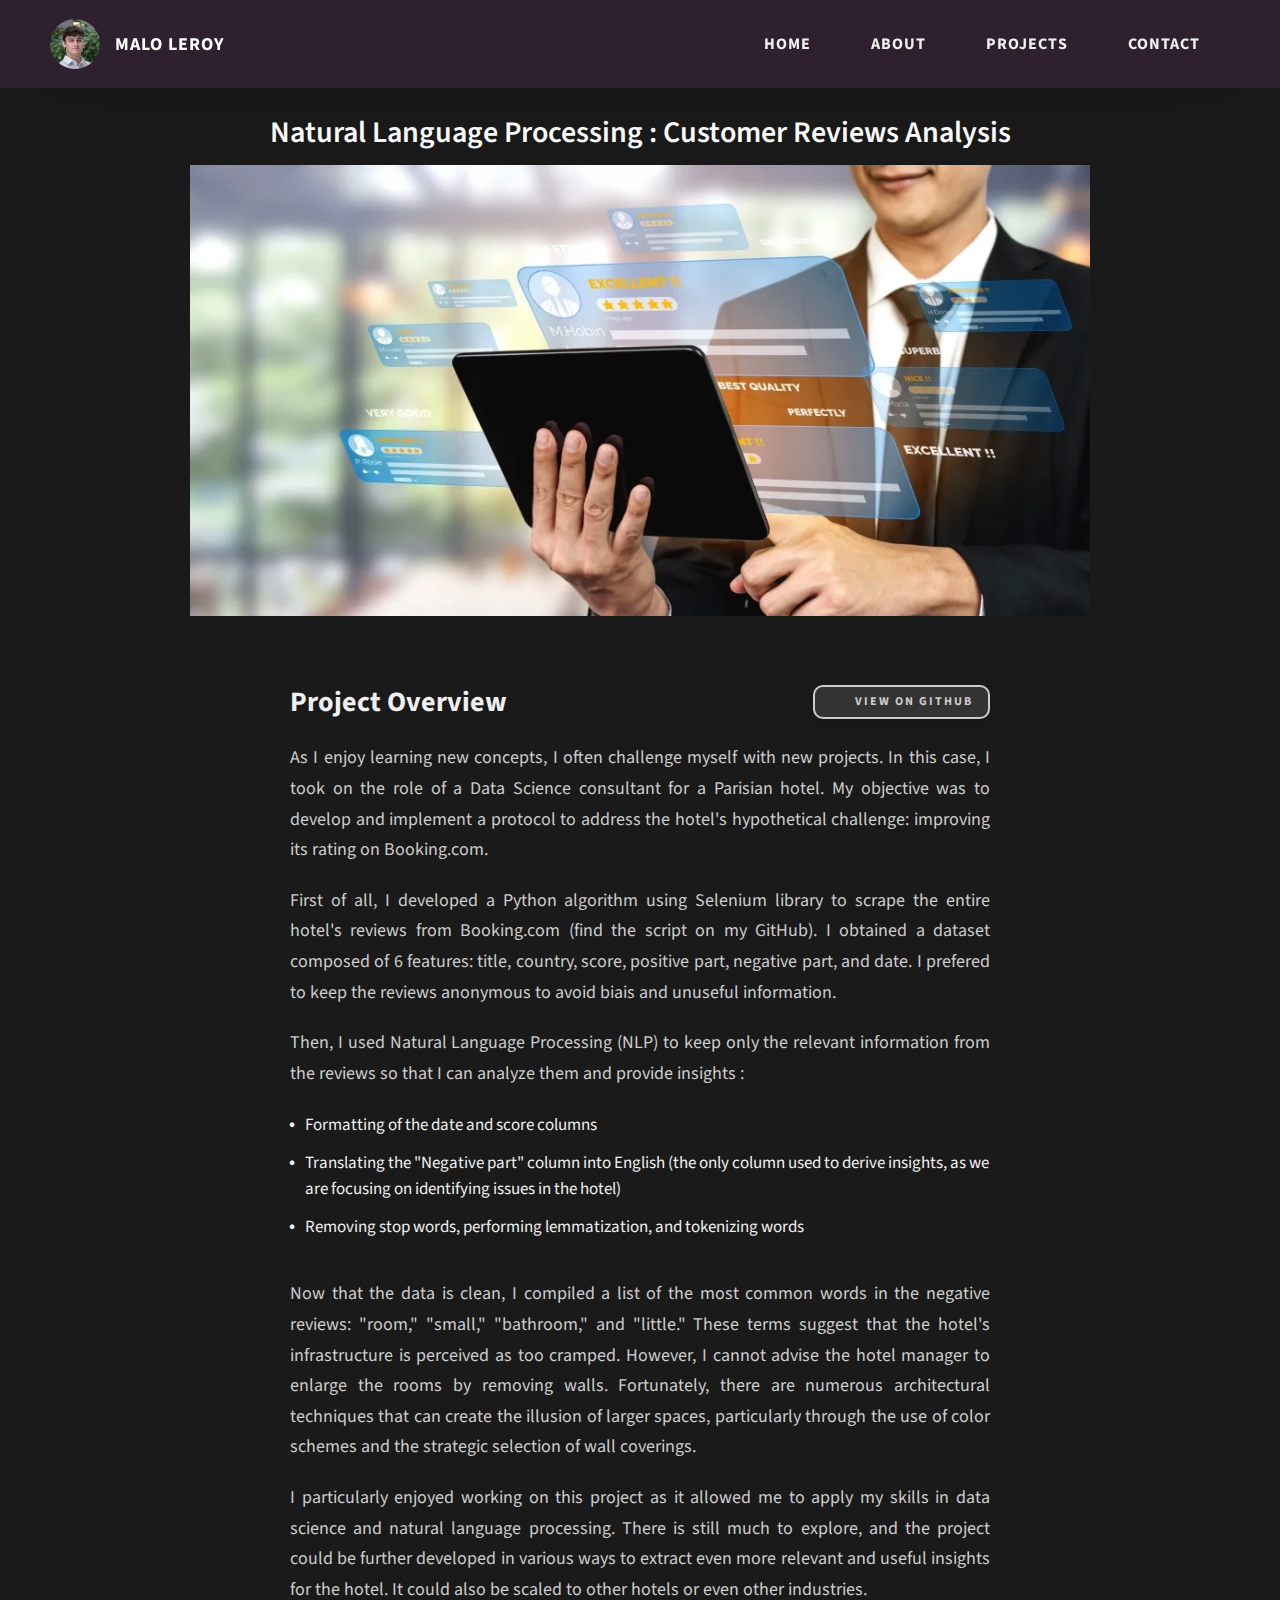
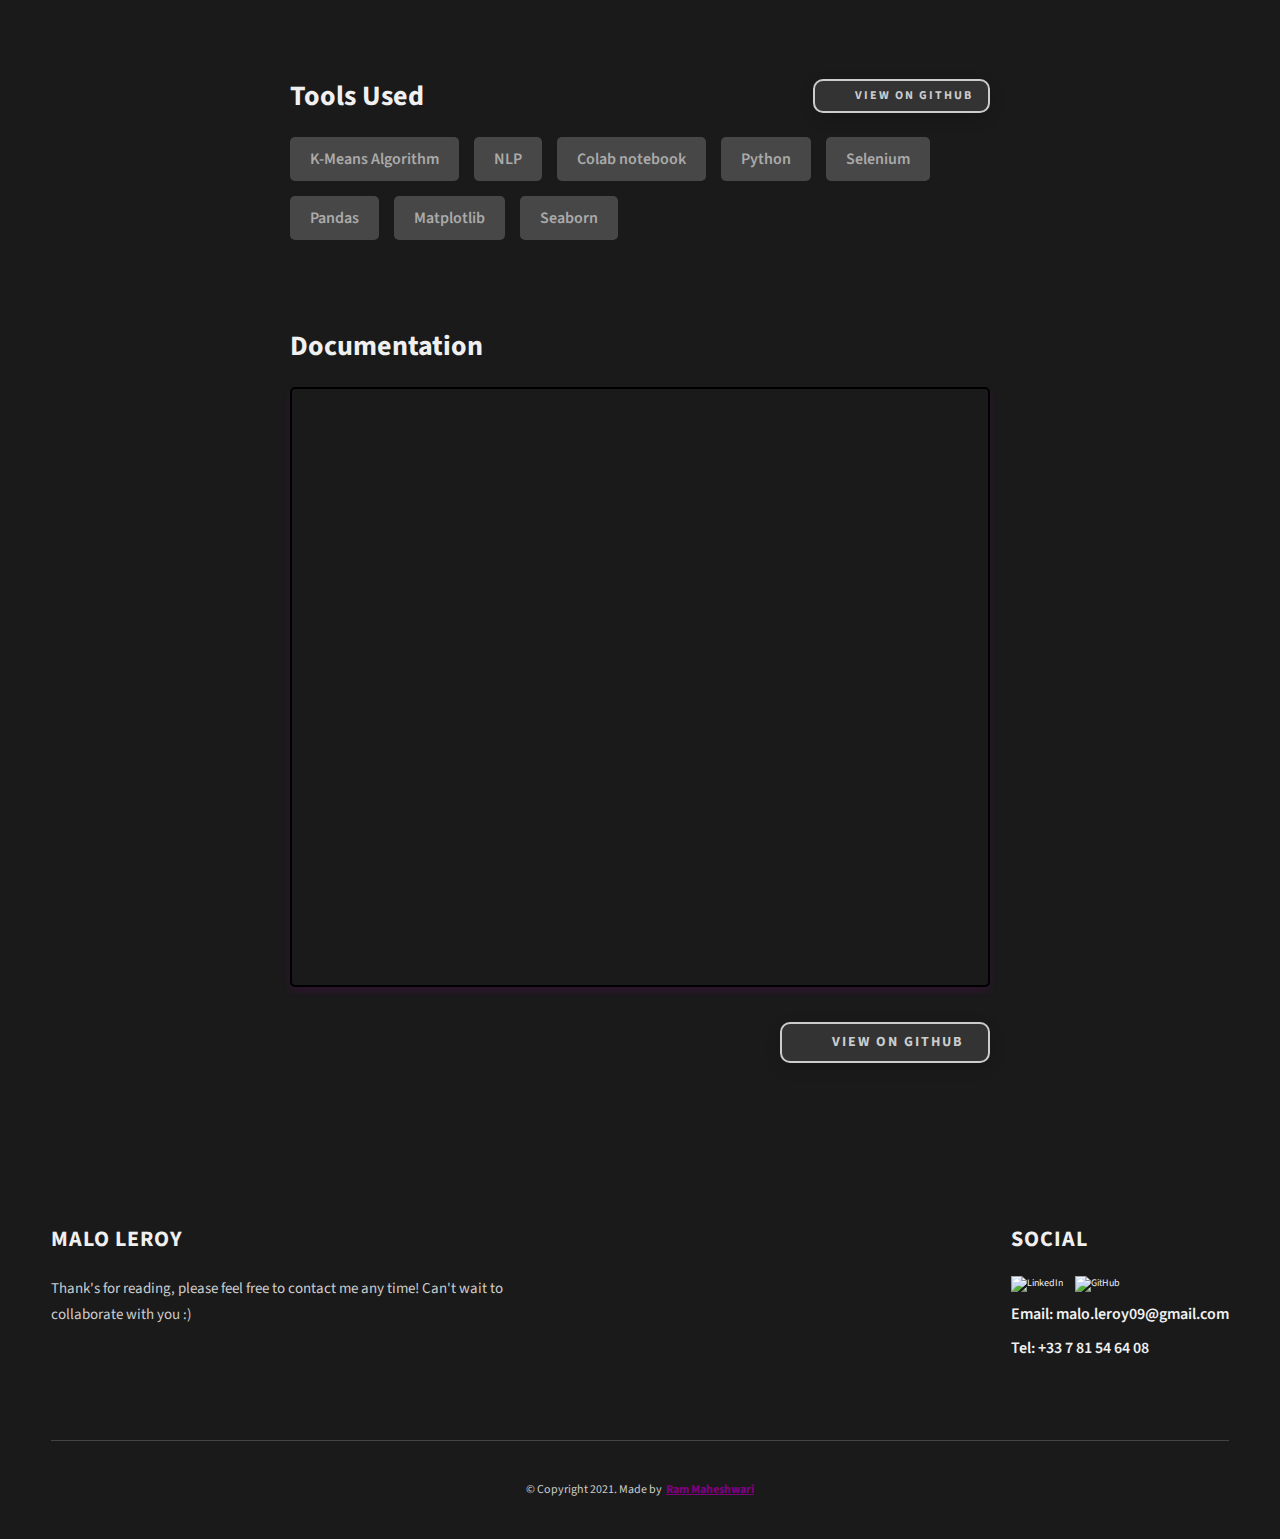
==== project-3.html @ 2505d00a "first commit" ====
<!DOCTYPE html>
<html lang="en">
  <head>
    <meta charset="UTF-8" />
    <meta name="viewport" content="width=device-width, initial-scale=1.0" />
    <meta http-equiv="X-UA-Compatible" content="ie=edge" />
    <title>Case Study of Project 2</title>
    <meta name="description" content="Case study page of Project" />

    <link rel="stylesheet" href="css/style.css" />

    <link rel="preconnect" href="https://fonts.googleapis.com" />
    <link rel="preconnect" href="https://fonts.gstatic.com" crossorigin />
    <link
      href="https://fonts.googleapis.com/css2?family=Source+Sans+Pro:wght@400;600;700;900&display=swap"
      rel="stylesheet"
    />
  </head>
  <body>
    <!-- Header Section -->
    <header class="header">
      <div class="header__content">
        <div class="header__logo-container">
          <div class="header__logo-img-cont">
            <img
              src="./assets/jpeg/pic_malo.jpg"
              alt="Ram Maheshwari Logo Image"
              class="header__logo-img"
            />
          </div>
          <span class="header__logo-sub">Malo LEROY</span>
        </div>
        <div class="header__main">
          <ul class="header__links">
            <li class="header__link-wrapper">
              <a href="./index.html" class="header__link">Home</a>
            </li>
            <li class="header__link-wrapper">
              <a href="./index.html#about" class="header__link">About</a>
            </li>
            <li class="header__link-wrapper">
              <a href="./index.html#projects" class="header__link">Projects</a>
            </li>
            <li class="header__link-wrapper">
              <a href="./index.html#contact" class="header__link">Contact</a>
            </li>
          </ul>
          <div class="header__main-ham-menu-cont">
            <img
              src="./assets/svg/ham-menu.svg"
              alt="hamburger menu"
              class="header__main-ham-menu"
            />
            <img
              src="./assets/svg/ham-menu-close.svg"
              alt="hamburger menu close"
              class="header__main-ham-menu-close d-none"
            />
          </div>
        </div>
      </div>
      <div class="header__sm-menu">
        <div class="header__sm-menu-content">
          <ul class="header__sm-menu-links">
            <li class="header__sm-menu-link">
              <a href="./index.html">Home</a>
            </li>
            <li class="header__sm-menu-link">
              <a href="./index.html#about">About</a>
            </li>
            <li class="header__sm-menu-link">
              <a href="./index.html#projects">Projects</a>
            </li>
            <li class="header__sm-menu-link">
              <a href="./index.html#contact">Contact</a>
            </li>
          </ul>
        </div>
      </div>
    </header>

    <!-- Project Details Section -->
    <section class="project-details">
      <div class="main-container">
        <div class="project-details__content">
          <div class="project-details__showcase-img-cont">
            <!-- Ajout du Titre au-dessus de l'Image -->
            <h3 class="project-details__image-title">Natural Language Processing : Customer Reviews Analysis</h3>
            <img
              src="./assets/project3/image.webp"
              alt="Project Image"
              class="project-details__showcase-img"
            />
          </div>
          <div class="project-details__content-main">
          <div class="project-details__section-header">
            <h3 class="project-details__content-title">Project Overview</h3>
            <a href="https://github.com/malolry/NLP" target="_blank" class="btn btn--theme btn--github">
              View on GitHub
            </a>
          </div>
            <div class="project-details__desc">
              <p class="project-details__desc-para">
                As I enjoy learning new concepts, I often challenge myself with new projects. 
                In this case, I took on the role of a Data Science consultant for a Parisian hotel. 
                My objective was to develop and implement a protocol to address the hotel's hypothetical challenge: improving its rating on Booking.com.
              </p>
              <p class="project-details__desc-para">
                First of all, I developed a Python algorithm using Selenium library to scrape the entire hotel's reviews from Booking.com (find the script on my GitHub). 
                I obtained a dataset composed of 6 features: title, country, score, positive part, negative part, and date.
                I prefered to keep the reviews anonymous to avoid biais and unuseful information.
              </p>
              <p class="project-details__desc-para">
                Then, I used Natural Language Processing (NLP) to keep only the relevant information from the reviews 
                so that I can analyze them and provide insights : 
              </p>
              <ul class="project-details__desc-list">
                <li>Formatting of the date and score columns</li>
                <li>Translating the "Negative part" column into English (the only column used to derive insights, as we are focusing on identifying issues in the hotel)</li>
                <li>Removing stop words, performing lemmatization, and tokenizing words</li>
              </ul>
              <p class="project-details__desc-para">
                <br>
                Now that the data is clean, I compiled a list of the most common words in the negative reviews: "room," "small," "bathroom," and "little." 
                These terms suggest that the hotel's infrastructure is perceived as too cramped. However, I cannot advise the hotel manager to enlarge the 
                rooms by removing walls. Fortunately, there are numerous architectural techniques that can create the illusion of larger spaces, particularly 
                through the use of color schemes and the strategic selection of wall coverings.
              </p>
              <p class="project-details__desc-para">
                I particularly enjoyed working on this project as it allowed me to apply my skills in data science and natural language processing. 
                There is still much to explore, and the project could be further developed in various ways to extract even more relevant and useful insights 
                for the hotel. It could also be scaled to other hotels or even other industries.
              </p>
            </div>
            <div class="project-details__tools-used">
              <!-- Flex Container for Title and GitHub Button -->
              <div class="project-details__section-header">
                <h3 class="project-details__content-title">Tools Used</h3>
                <a href="https://github.com/malolry/NLP" target="_blank" class="btn btn--theme btn--github">
                  View on GitHub
                </a>
              </div>
              <div class="skills">
                <div class="skills__skill">K-Means Algorithm</div>
                <div class="skills__skill">NLP</div>
                <div class="skills__skill">Colab notebook</div>
                <div class="skills__skill">Python</div>
                <div class="skills__skill">Selenium</div>
                <div class="skills__skill">Pandas</div>
                <div class="skills__skill">Matplotlib</div>
                <div class="skills__skill">Seaborn</div>
              </div>
            </div>

            <!-- Nouvelle Section pour le PDF -->
            <div class="project-details__pdf-section">
              <h3 class="project-details__content-title">Documentation</h3>
              <iframe src="./assets/project3/nlp_analysis.pdf" width="100%" height="600px">
                <p>Your browser does not support PDFs.
                  <a href="./assets/project3/nlp_analysis.pdf">Download the PDF</a>.</p>
              </iframe>
              <div class="project-details__github-btn">
                <a href="https://github.com/malolry/NLP" target="_blank" class="btn btn--theme btn--github">
                  View on GitHub
                </a>
              </div>
            </div>
          </div>
        </div>
      </div>
    </section>

    <!-- Footer Section -->
    <footer class="main-footer">
      <div class="main-container">
        <div class="main-footer__upper">
          <div class="main-footer__row main-footer__row-1">
            <h2 class="heading heading-sm main-footer__heading-sm">
              <span>Social</span>
            </h2>
            <div class="main-footer__social-cont">
              <a
                target="_blank"
                rel="noreferrer"
                href="https://www.linkedin.com/in/malo-leroy/"
              >
                <img
                  class="main-footer__icon"
                  src="./assets/png/linkedin-ico.png"
                  alt="LinkedIn"
                />
              </a>
              <a
                target="_blank"
                rel="noreferrer"
                href="https://github.com/malolry"
              >
                <img
                  class="main-footer__icon"
                  src="./assets/png/github-ico.png"
                  alt="GitHub"
                />
              </a>
              <!-- New Email Link as Text -->
              <a href="mailto:malo.leroy09@gmail.com" class="main-footer__social-text-link">
                Email: malo.leroy09@gmail.com
              </a>
              <!-- New Telephone Link as Text -->
              <a href="tel:+33781546408" class="main-footer__social-text-link">
                Tel: +33 7 81 54 64 08
              </a>
            </div>
          </div>
          <div class="main-footer__row main-footer__row-2">
            <h4 class="heading heading-sm animated-name">Malo Leroy</h4>
            <p class="main-footer__short-desc">
              Thank's for reading, please feel free to contact me any time! 
              Can't wait to collaborate with you :)
            </p>
          </div>
        </div>

        <!-- Lower Footer (Credit Section) -->
        <div class="main-footer__lower">
          &copy; Copyright 2021. Made by
          <a rel="noreferrer" target="_blank" href="https://rammaheshwari.com">Ram Maheshwari</a>
        </div>
      </div>
    </footer>

    <script src="./index.js"></script>
  </body>
</html>
---- css/style.css ----
/*
0 - 600px:      Phone
600 - 900px:    Tablet portrait
900 - 1200px:   Tablet landscape
[1200 - 1800] is where our normal styles apply
1800px + :      Big desktop
$breakpoint argument choices:
- phone
- tab-port
- tab-land
- big-desktop

Inside media queries 1em is always 16px i.e 1em = 16px at every screen size only inside media queries
*/

*, 
*::after, 
*::before {
  margin: 0;
  padding: 0;
  box-sizing: inherit;
  font-family: inherit;
}

html {
  font-size: 62.5%;
  scroll-behavior: smooth;
}
@media only screen and (max-width: 75em) {
  html {
    font-size: 59%;
  }
}
@media only screen and (max-width: 56.25em) {
  html {
    font-size: 56%;
  }
}
@media only screen and (min-width: 112.5em) {
  html {
    font-size: 65%;
  }
}

body {
  box-sizing: border-box;
  position: relative;
  line-height: 1.5;
  font-family: 'Source Sans Pro', sans-serif;
  overflow-x: hidden;
  overflow-y: scroll;
  
  /* Added Background Color */
  background-color: #1a1a1a; /* Very Dark Grey */
  
  /* Adjusted Text Color for Readability */
  color: #f0f0f0; /* Light Grey for general text */
}

a {
  text-decoration: none;
  color: inherit;
}

li {
  list-style: none;
}

input:focus,
button:focus,
a:focus,
textarea:focus {
  outline: none;
}

button {
  border: none;
  cursor: pointer;
}

textarea {
  resize: none;
}

.heading-primary {
  font-size: 6rem;
  text-transform: uppercase;
  letter-spacing: 3px;
  text-align: center;
  
  /* Apply Gradient Text */
  background: linear-gradient(270deg, rgb(128, 0, 128), purple, rgb(128, 0, 128));
  background-size: 600% 600%;
  
  /* Background Clip for Gradient Text */
  -webkit-background-clip: text; /* For Safari and Chrome */
  background-clip: text; /* Standard Property for Other Browsers */
  
  /* Make the Text Transparent to Show the Gradient */
  -webkit-text-fill-color: transparent; /* For Safari and Chrome */
  color: transparent; /* Standard Property for Other Browsers */  
  /* Animation for Gradient Movement */
  animation: gradientMove 8s ease infinite;
}

.heading-secondary {
  font-size: 4rem;
  letter-spacing: 4px;
  text-align: center;
  color: rgb(255, 255, 255); 
  padding-top: 0%;
}

@keyframes gradientMove {
  0% {
    background-position: 0% 50%;
  }
  50% {
    background-position: 100% 50%;
  }
  100% {
    background-position: 0% 50%;
  }
}

@media only screen and (max-width: 37.5em) {
  .heading-primary {
    font-size: 4.5rem;
  }
}

.heading-sec__mb-bg {
  margin-bottom: 11rem;
}
@media only screen and (max-width: 56.25em) {
  .heading-sec__mb-bg {
    margin-bottom: 8rem;
  }
}

.heading-sec__mb-med {
  margin-bottom: 9rem;
}
@media only screen and (max-width: 56.25em) {
  .heading-sec__mb-med {
    margin-bottom: 8rem;
  }
}

.heading-sec__main {
  display: block;
  font-size: 4rem;
  text-transform: uppercase;
  letter-spacing: 3px;
  text-align: center;
  margin-bottom: 3.5rem;
  position: relative;
}
.heading-sec__main--lt {
  color: #fff;
}
.heading-sec__main--lt::after {
  content: '';
  background: #fff !important;
}
.heading-sec__main::after {
  content: '';
  position: absolute;
  top: calc(100% + 1.5rem);
  height: 5px;
  width: 3rem;
  background: #800080; /* Changed from #0062b9 to Purple */
  left: 50%;
  transform: translateX(-50%);
  border-radius: 5px;
}
@media only screen and (max-width: 37.5em) {
  .heading-sec__main::after {
    top: calc(100% + 1.2rem);
  }
}

.heading-sec__sub {
  display: block;
  text-align: center;
  color: #ccc; /* Light Grey for better contrast */
  font-size: 2rem;
  font-weight: 500;
  max-width: 80rem;
  margin: auto;
  line-height: 1.6;
}
@media only screen and (max-width: 37.5em) {
  .heading-sec__sub {
    font-size: 1.8rem;
  }
}
.heading-sec__sub--lt {
  color: #eee;
}

.heading-sm {
  font-size: 2.2rem;
  text-transform: uppercase;
  letter-spacing: 1px;
}

.main-container {
  max-width: 120rem;
  margin: auto;
  width: 92%;
}

.btn {
  background: #fff;
  color: #333;
  text-transform: uppercase;
  letter-spacing: 2px;
  display: inline-block;
  font-weight: 700;
  border-radius: 5px;
  box-shadow: 0 5px 15px 0 rgba(0, 0, 0, 0.15);
  transition: transform .3s;
}
.btn:hover {
  transform: translateY(-3px);
}
.btn--bg {
  padding: 1.5rem 8rem;
  font-size: 2rem;
}
.btn--med {
  padding: 1.5rem 5rem;
  font-size: 1.6rem;
}
.btn--theme {
  background: #800080; /* Changed from #0062b9 to Purple */
  color: #fff;
}
.btn--theme-inv {
  color: #800080; /* Changed from #0062b9 to Purple */
  background: #fff;
  border: 2px solid #800080; /* Changed from #0062b9 to Purple */
  box-shadow: none;
  padding: calc(1.5rem - 2px) calc(5rem - 2px);
}

.sec-pad {
  padding: 12rem 0;
}
@media only screen and (max-width: 56.25em) {
  .sec-pad {
    padding: 8rem 0;
  }
}

.text-primary {
  color: #fff;
  font-size: 2.2rem;
  text-align: center;
  width: 100%;
  line-height: 1.6;
}
@media only screen and (max-width: 37.5em) {
  .text-primary {
    font-size: 2rem;
  }
}

.d-none {
  display: none;
}

.home-hero {
  color: #fff;
  background: linear-gradient(to right, #1a1a1a, #1a1a1a), url(../../assets/svg/common-bg.svg);
  background-position: center;
  height: 100vh;
  min-height: 80rem;
  max-height: 120rem;
  position: relative;
}
@media only screen and (max-width: 37.5em) {
  .home-hero {
    height: unset;
    min-height: unset;
  }
}
.home-hero__socials {
  position: absolute;
  top: 50%;
  border: 2px solid #eee;
  border-left: 2px solid #eee;
  transform: translateY(-50%);
}
@media only screen and (max-width: 56.25em) {
  .home-hero__socials {
    display: none;
  }
}
.home-hero__mouse-scroll-cont {
  position: absolute;
  bottom: 3%;
  left: 50%;
  transform: translateX(-50%);
}
@media only screen and (max-width: 37.5em) {
  .home-hero__mouse-scroll-cont {
    display: none;
  }
}
.home-hero__social {
  width: 5rem;
}
.home-hero__social-icon-link {
  width: 100%;
  display: block;
  padding: 1.2rem;
  border-bottom: 2px solid #eee;
  transition: background .3s;
}
.home-hero__social-icon-link:hover {
  background: rgba(255, 255, 255, 0.1);
}
.home-hero__social-icon-link--bd-none {
  border-bottom: 0;
}
.home-hero__social-icon {
  width: 100%;
}
.home-hero__content {
  position: absolute;
  top: 50%;
  left: 50%;
  transform: translate(-50%, -50%);
  max-width: 90rem;
  width: 92%;
}
@media only screen and (max-width: 37.5em) {
  .home-hero__content {
    padding: 19rem 0 13rem 0;
    margin: auto;
    position: static;
    transform: translate(0, 0);
  }
}
.home-hero__info {
  margin: 3rem auto 0 auto;
  max-width: 80rem;
}
.home-hero__cta {
  margin-top: 5rem;
  text-align: center;
}

.about {
  background: #1a1a1a; /* Changed from #fafafa to match dark theme */
}
.about__content {
  display: grid;
  grid-template-columns: 1fr 1fr;
  grid-gap: 10rem;
}
@media only screen and (max-width: 56.25em) {
  .about__content {
    grid-template-columns: 1fr;
    grid-gap: 8rem;
  }
}
.about__content-title {
  font-weight: 700;
  font-size: 2.8rem;
  margin-bottom: 3rem;
}
@media only screen and (max-width: 37.5em) {
  .about__content-title {
    font-size: 2.4rem;
  }
}
.about__content-details-para {
  font-size: 1.8rem;
  color: #ccc; /* Light Grey for better contrast */
  max-width: 60rem;
  line-height: 1.7;
  margin-bottom: 1rem;
}
.about__content-details-para--hl {
  font-weight: 700;
  margin: 0 3px;
}
.about__content-details-para:last-child {
  margin-bottom: 4rem;
}

.projects__row {
  display: grid;
  grid-template-columns: 1.5fr 1fr;
  grid-gap: 5rem;
  margin-bottom: 11rem;
}
@media only screen and (max-width: 56.25em) {
  .projects__row {
    grid-template-columns: 1fr;
    grid-gap: 2rem;
    margin-bottom: 8rem;
  }
}
@media only screen and (max-width: 56.25em) {
  .projects__row {
    text-align: center;
  }
}
.projects__row:last-child {
  margin-bottom: 0;
}
.projects__row-img-cont {
  overflow: hidden;
}
.projects__row-img {
  width: 100%;
  display: block;
  object-fit: cover;
}
.projects__row-content {
  padding: 2rem 0;
  display: flex;
  justify-content: center;
  flex-direction: column;
  align-items: flex-start;
}
@media only screen and (max-width: 56.25em) {
  .projects__row-content {
    align-items: center;
  }
}
.projects__row-content-title {
  font-weight: 700;
  font-size: 2.8rem;
  margin-bottom: 2rem;
}
@media only screen and (max-width: 37.5em) {
  .projects__row-content-title {
    font-size: 2.4rem;
  }
}
.projects__row-content-desc {
  font-size: 1.8rem;
  color: #ccc; /* Light Grey for better contrast */
  max-width: 60rem;
  line-height: 1.7;
  margin-bottom: 3rem;
  text-align: justify;
}
@media only screen and (max-width: 37.5em) {
  .projects__row-content-desc {
    font-size: 1.7rem;
  }
}

.contact {
  background: linear-gradient(to right, rgba(128, 0, 128, 0.8), rgba(128, 0, 128, 0.8)), url(../../assets/svg/common-bg.svg);
  background-size: cover;
  background-position: center;
}
.contact__form-container {
  box-shadow: 0 0 10px rgba(0, 0, 0, 0.1);
  background: white;
  padding: 4rem;
  margin-top: 6rem;
  max-width: 80rem;
  text-align: right;
  width: 95%;
  border-radius: 5px;
  margin: 5rem auto 0 auto;
}
@media only screen and (max-width: 37.5em) {
  .contact__form-container {
    padding: 3rem;
  }
}
.contact__form-field {
  margin-bottom: 4rem;
}
@media only screen and (max-width: 37.5em) {
  .contact__form-field {
    margin-bottom: 3rem;
  }
}
.contact__form-label {
  color: #666;
  font-size: 1.4rem;
  letter-spacing: 1px;
  font-weight: 700;
  margin-bottom: 1rem;
  display: block;
  text-align: left;
}
.contact__form-input {
  color: #333;
  padding: 2rem;
  width: 100%;
  border: 1px solid #ebebeb;
  font-size: 1.6rem;
  letter-spacing: 0px;
  background: #f0f0f0;
  border-radius: 5px;
  font-weight: 600;
  /* Placeholder Styles */
}
.contact__form-input::placeholder,
.contact__form-input::-webkit-input-placeholder,
.contact__form-input:-ms-input-placeholder,
.contact__form-input::-ms-input-placeholder,
.contact__form-input:-moz-placeholder,
.contact__form-input::-moz-placeholder {
  color: #999;
  font-weight: 600;
  font-size: 1.6rem;
}
.contact__btn {
  width: 30%;
  padding: 2rem 4rem;
  font-size: 1.6rem;
}
@media only screen and (max-width: 37.5em) {
  .contact__btn {
    width: 100%;
  }
}

.project-cs-hero {
  color: #fff;
  background: #1a1a1a;
  background-size: cover;
  background-position: center;
  position: relative;
}
@media only screen and (max-width: 37.5em) {
  .project-cs-hero {
    height: unset;
    min-height: unset;
  }
}
.project-cs-hero__content {
  padding: 25rem 0 17rem 0;
  max-width: 90rem;
  width: 92%;
  margin: auto;
}
@media only screen and (max-width: 37.5em) {
  .project-cs-hero__content {
    padding: 19rem 0 13rem 0;
    margin: auto;
    position: static;
    transform: translate(0, 0);
  }
}
.project-cs-hero__info {
  margin: 3rem auto 0 auto;
  max-width: 80rem;
}
.project-cs-hero__cta {
  margin-top: 5rem;
  text-align: center;
}

.project-details__content {
  padding: 8rem 0;
  max-width: 90rem;
  margin: auto;
}
.project-details__content-title {
  font-weight: 700;
  font-size: 2.8rem;
  margin-bottom: 3rem;
}
@media only screen and (max-width: 37.5em) {
  .project-details__content-title {
    font-size: 2.4rem;
  }
}

.project-details__showcase-img-cont {
  width: 100%;
  margin-bottom: 6rem;
}

.project-details__showcase-img {
  width: 100%;
}

.project-details__content-main {
  width: 100%;
  max-width: 70rem;
  margin: auto;
}

.project-details__desc {
  margin: 0 0 7rem 0;
}
.project-details__desc-para {
  font-size: 1.8rem;
  line-height: 1.7;
  color: #ccc; /* Light Grey for better contrast */
  margin-bottom: 2rem;
  text-align: justify;
}

.project-details__tools-used {
  margin: 0 0 7rem 0;
}
.project-details__tools-used-list {
  display: flex;
  flex-wrap: wrap;
}
.project-details__tools-used-item {
  padding: 1rem 2rem;
  margin-bottom: 1.5rem;
  margin-right: 1.5rem;
  font-size: 1.6rem;
  background: rgba(153, 153, 153, 0.2);
  border-radius: 5px;
  font-weight: 600;
  color: #777;
}

.project-details__links {
  margin: 0 0;
}
.project-details__links-btn {
  margin-right: 2rem;
}
@media only screen and (max-width: 37.5em) {
  .project-details__links-btn {
    margin-right: 0;
    width: 70%;
    margin-bottom: 2rem;
    text-align: center;
  }
}
.project-details__links-btn:last-child {
  margin: 0;
}
@media only screen and (max-width: 37.5em) {
  .project-details__links-btn:last-child {
    margin: 0;
  }
}

.header {
  position: fixed;
  width: 100%;
  z-index: 1000;
  
  /* Changed Background Color to Match Dark Theme */
  background: #2e202f; /* Very Dark Grey */
  
  box-shadow: 0 10px 100px rgba(0, 0, 0, 0.1);
}
.header__content {
  display: flex;
  align-items: center;
  justify-content: space-between;
  padding: 1rem 5rem;
}
@media only screen and (max-width: 56.25em) {
  .header__content {
    padding: 0 2rem;
  }
}
.header__logo-container {
  display: flex;
  align-items: center;      /* Vertically centers the logo and text */
  cursor: pointer;
  
  /* Changed Text Color to Purple */
  color: #800080; /* Purple */
  
  transition: color .3s;
}

/* Ensure the logo image and text are vertically aligned */
.header__logo-img-cont {
  width: 5rem;
  height: 5rem;
  border-radius: 50px;
  overflow: hidden;
  margin-right: 1.5rem;
  background: #800080; /* Purple Background for Logo Container */
  display: flex;
  align-items: center;
  justify-content: center;
}

.header__logo-sub {
  font-size: 1.8rem;
  text-transform: uppercase;
  font-weight: 700;
  letter-spacing: 1px;
  
  /* Changed Text Color to Purple */
  color: #ffffff; /* Purple */
}
@media only screen and (max-width: 56.25em) {
  .header__logo-img-cont {
    width: 4.5rem;
    height: 4.5rem;
    margin-right: 1.2rem;
  }
}
.header__logo-img {
  width: 100%;
  height: 100%;
  object-fit: cover;
  object-position: center;
  display: block;
}
.header__links {
  display: flex;
}
@media only screen and (max-width: 37.5em) {
  .header__links {
    display: none;
  }
}
.header__link {
  padding: 2.2rem 3rem;
  display: inline-block;
  font-size: 1.6rem;
  
  /* Changed Text Color for Better Contrast */
  color: #f0f0f0; /* Light Grey */
  
  text-transform: uppercase;
  letter-spacing: 1px;
  font-weight: 700;
  transition: color .3s;
}
.header__link:hover {
  color: #800080; /* Purple on Hover */
}
@media only screen and (max-width: 56.25em) {
  .header__link {
    padding: 3rem 1.8rem;
    font-size: 1.5rem;
  }
}
.header__main-ham-menu-cont {
  display: none;
  width: 3rem;
  padding: 2.2rem 0;
}
@media only screen and (max-width: 37.5em) {
  .header__main-ham-menu-cont {
    display: block;
  }
}
.header__main-ham-menu {
  width: 100%;
}
.header__main-ham-menu-close {
  width: 100%;
}
.header__sm-menu {
  background: #0c0c0c; /* Changed to Very Dark Grey */
  position: absolute;
  width: 100%;
  top: 100%;
  visibility: hidden;
  opacity: 0;
  transition: all .3s;
  box-shadow: 0px 5px 5px 0px rgba(0, 0, 0, 0.1);
  -webkit-box-shadow: 0px 5px 5px 0px rgba(0, 0, 0, 0.1);
  -moz-box-shadow: 0px 5px 5px 0px rgba(0, 0, 0, 0.1);
}
.header__sm-menu--active {
  visibility: hidden;
  opacity: 0;
}
@media only screen and (max-width: 37.5em) {
  .header__sm-menu--active {
    visibility: visible;
    opacity: 1;
  }
}
.header__sm-menu-link a {
  display: block;
  text-decoration: none;
  padding: 2.5rem 3rem;
  
  /* Changed Text Color for Better Contrast */
  color: #f0f0f0; /* Light Grey */
  
  text-align: right;
  border-bottom: 1px solid #444; /* Darker Border */
  font-weight: 700;
  text-transform: uppercase;
  letter-spacing: 2px;
  transition: color .3s;
}
.header__sm-menu-link a:hover {
  color: #800080; /* Purple on Hover */
}
.header__sm-menu-link:first-child a {
  border-top: 1px solid #444; /* Darker Border */
}
.header__sm-menu-link-last {
  border-bottom: 0;
}

.main-footer {
  background: #1a1a1a; /* Changed from #000 to match dark theme */
  color: #f0f0f0; /* Light Grey for better contrast */
}
.main-footer__upper {
  display: flex;
  justify-content: space-between;
  padding: 8rem 0;
}
@media only screen and (max-width: 56.25em) {
  .main-footer__upper {
    padding: 6rem 0;
  }
}
@media only screen and (max-width: 37.5em) {
  .main-footer__upper {
    display: block;
  }
}
.main-footer__row-1 {
  order: 2;
}
@media only screen and (max-width: 56.25em) {
  .main-footer__row-1 {
    margin-bottom: 5rem;
  }
}
.main-footer__row-2 {
  width: 40%;
  order: 1;
  max-width: 50rem;
}
@media only screen and (max-width: 56.25em) {
  .main-footer__row-2 {
    width: 100%;
  }
}
.main-footer__short-desc {
  margin-top: 2rem;
  color: #ccc; /* Light Grey for better contrast */
  font-size: 1.5rem;
  line-height: 1.7;
}
.main-footer__social-cont {
  margin-top: 2rem;
}
.main-footer__icon {
  margin-right: 1rem;
  width: 2.5rem;
}
.main-footer__icon--mr-none {
  margin-right: 0;
}
.main-footer__lower {
  padding: 4rem 0;
  border-top: 1px solid #444; /* Darker Border */
  color: #ccc; /* Light Grey for better contrast */
  font-size: 1.2rem;
  text-align: center;
}
.main-footer__lower a {
  text-decoration: underline;
  font-weight: bold;
  margin-left: 2px;
  
  /* Changed Footer Link Color to Purple */
  color: #800080; /* Purple */
}
@media only screen and (max-width: 56.25em) {
  .main-footer__lower {
    padding: 3.5rem 0;
  }
}

.skills {
  display: flex;
  flex-wrap: wrap;
}
.skills__skill {
  padding: 1rem 2rem;
  margin-bottom: 1.5rem;
  margin-right: 1.5rem;
  font-size: 1.6rem;
  background: rgba(153, 153, 153, 0.2);
  border-radius: 5px;
  font-weight: 600;
  color: #777;
}

.mouse {
  width: 25px;
  height: 40px;
  border: 2px solid #eee;
  border-radius: 60px;
  position: relative;
  overflow: hidden;
}
.mouse::before {
  content: '';
  width: 5px;
  height: 5px;
  position: absolute;
  top: 7px;
  left: 50%;
  transform: translateX(-50%);
  background-color: #eee;
  border-radius: 50%;
  opacity: 1;
  animation: wheel 1.3s infinite;
  -webkit-animation: wheel 1.3s infinite;
}

@keyframes wheel {
  to {
    opacity: 0;
    top: 27px;
  }
}

@-webkit-keyframes wheel {
  to {
    opacity: 0;
    top: 27px;
  }
}

/* Additional Adjustments for Footer Links */
.main-footer__lower a {
  color: #800080; /* Purple for links */
}

.main-footer__social-text-link {
  display: block;
  margin-top: 1rem;
  color: #f0f0f0; /* Light Grey */
  text-decoration: none;
  font-size: 1.6rem;
  font-weight: 600;
  transition: color 0.3s;
}

.main-footer__social-text-link:hover {
  color: #800080; /* Purple on Hover */
}


.skills {
  display: flex;
  flex-wrap: wrap;
}
.skills__skill {
  padding: 1rem 2rem;
  margin-bottom: 1.5rem;
  margin-right: 1.5rem;
  font-size: 1.6rem;
  background: rgba(255, 255, 255, 0.2); /* Ajusté pour correspondre au thème violet */
  border-radius: 5px;
  font-weight: 600;
  color: #aaa;
  cursor:default;
  /* Ajout de la transition pour les transformations et changements de couleur */
  transition: transform 0.3s ease, background-color 0.3s ease, box-shadow 0.3s ease;
}
.skills__skill:hover {
  /* Augmenter légèrement la taille */
  transform: scale(1.02);
  /* Ajouter un temps d'exécution pour un effet de transition plus fluide */
  
  /* Modifier la couleur de fond pour un effet d'éclairage */
  background-color: rgba(255, 255, 255, 0.3);
  
  /* Changer la couleur du texte pour plus de contraste */
  color: #fff;
}




.project-details__pdf-section {
  margin-top: 5rem;
}

.project-details__pdf-section h3.project-details__content-title {
  margin-bottom: 2rem;
}

.project-details__pdf-section iframe {
  border: 2px solid #000000; /* Bordure violette */
  border-radius: 5px;
  box-shadow: 0 4px 8px rgba(128, 0, 128, 0.2); /* Ombre légère */
  transition: transform 0.3s ease, box-shadow 0.3s ease;
}

.project-details__pdf-section iframe:hover {
  transform: scale(1.02); /* Légère augmentation de taille au survol */
  box-shadow: 0 6px 12px rgba(128, 0, 128, 0.3); /* Ombre plus prononcée */
}

/* Responsivité pour les petits écrans */
@media only screen and (max-width: 56.25em) { /* 900px */
  .project-details__pdf-section iframe {
    height: 400px; /* Réduire la hauteur sur les écrans plus petits */
  }
}

@media only screen and (max-width: 37.5em) { /* 600px */
  .project-details__pdf-section iframe {
    height: 300px;
  }
}

.project-details__image-title {
  font-size: 3rem; /* Taille de police plus petite */
  font-weight: 600; /* Poids de la police */
  text-align: center; /* Centrer le texte */
  margin-bottom: 1rem; /* Espacement entre le titre et l'image */
  padding-top: 3rem;
  color: #ffffff; /* Couleur violette pour correspondre au thème */
}

/* Ajustements pour les petits écrans */
@media only screen and (max-width: 37.5em) { /* 600px */
  .project-details__image-title {
    font-size: 1.8rem; /* Réduire légèrement la taille sur petits écrans */
  }
}

/* Ensure higher specificity to override global li styles */
.project-details__desc-list {
  list-style-type: disc; /* Adds bullet points */
  margin-left: 1.5rem;   /* Minimal left margin */
  padding-left: 0;       /* Removes default padding */
  color: #f0f0f0;        /* Light grey text for dark background */
  font-size: 1.7rem;     /* Increase font size */
}

.project-details__desc-list li {
  margin-bottom: 0.8rem; /* Space between list items */
}

/* Style the bullets using ::marker (supported in modern browsers) */
.project-details__desc-list li::marker {
  color: #f0f0f0;        /* Purple bullets */
  font-size: 1.2rem;     /* Slightly larger bullets */
}

/* Fallback using ::before for older browsers */
.project-details__desc-list li::before {
  content: '•';           /* Unicode bullet */
  color: #f0f0f0;         /* Purple color */
  display: inline-block;
  width: 1.6rem;          /* Space for bullet */
  margin-left: -1.6rem;   /* Position the bullet */
  font-size: 2rem; /* Slightly larger bullets */
}


/* GitHub Button Styles */
.btn--github {
  background-color: #333333; /* Dark Grey Background */
  color: #cccccc;            /* Grey Text */
  border: 2px solid #cccccc; /* Grey Border */
  border-radius: 10px;       /* Rounded Corners */
  padding: 0.8rem 2.5rem;    /* Reduced Padding */
  font-size: 1.4rem;         /* Reduced Font Size */
  transition: background-color 0.3s ease, color 0.3s ease, transform 0.3s ease;

  /* Flexbox Properties */
  display: inline-flex;
  align-items: center;       /* Vertically centers items */
  justify-content: center;   /* Horizontally centers items */
  gap: 0.5rem;               /* Space between icon and text */
}

.btn--github::before {
  content: '';
  background-image: url('../assets/png/github-ico.png'); /* Ensure the path is correct */
  background-size: contain;
  background-repeat: no-repeat;
  width: 2rem;       /* Icon width */
  height: 2rem;      /* Icon height */
}

.btn--github:hover {
  background-color: #444444; /* Slightly Lighter Grey on Hover */
  color: #ffffff;            /* White Text on Hover */
  transform: scale(1);    /* Slightly Increase Size on Hover */
}

/* Responsive Adjustments for GitHub Button */
@media only screen and (max-width: 37.5em) { /* 600px */
  .btn--github {
    padding: 0.6rem 2rem;  /* Further reduce padding on small screens */
    font-size: 1.3rem;     /* Further reduce font size on small screens */
  }
}




/* Styles for the GitHub Button Container */
.project-details__github-btn {
  margin-top: 3rem;       /* Adds space above the button */
  text-align: right;      /* Aligns the button to the right */
}

/* Responsive Adjustments for the GitHub Button */
@media only screen and (max-width: 37.5em) { /* 600px */
  .project-details__github-btn {
    text-align: center;   /* Centers the button on smaller screens */
  }
}

/* Section Header Styles */
.project-details__section-header {
  display: flex;
  justify-content: space-between;
  align-items: center;
  margin-bottom: 2rem; /* Space below the header */
}

.project-details__section-header h3.project-details__content-title {
  margin: 0; /* Remove default margins */
}

/* Adjust GitHub Button within Section Headers */
.project-details__section-header .btn--github {
  padding: 0.5rem 1.5rem; /* Smaller padding for inline buttons */
  font-size: 1.2rem;      /* Smaller font size for inline buttons */
}
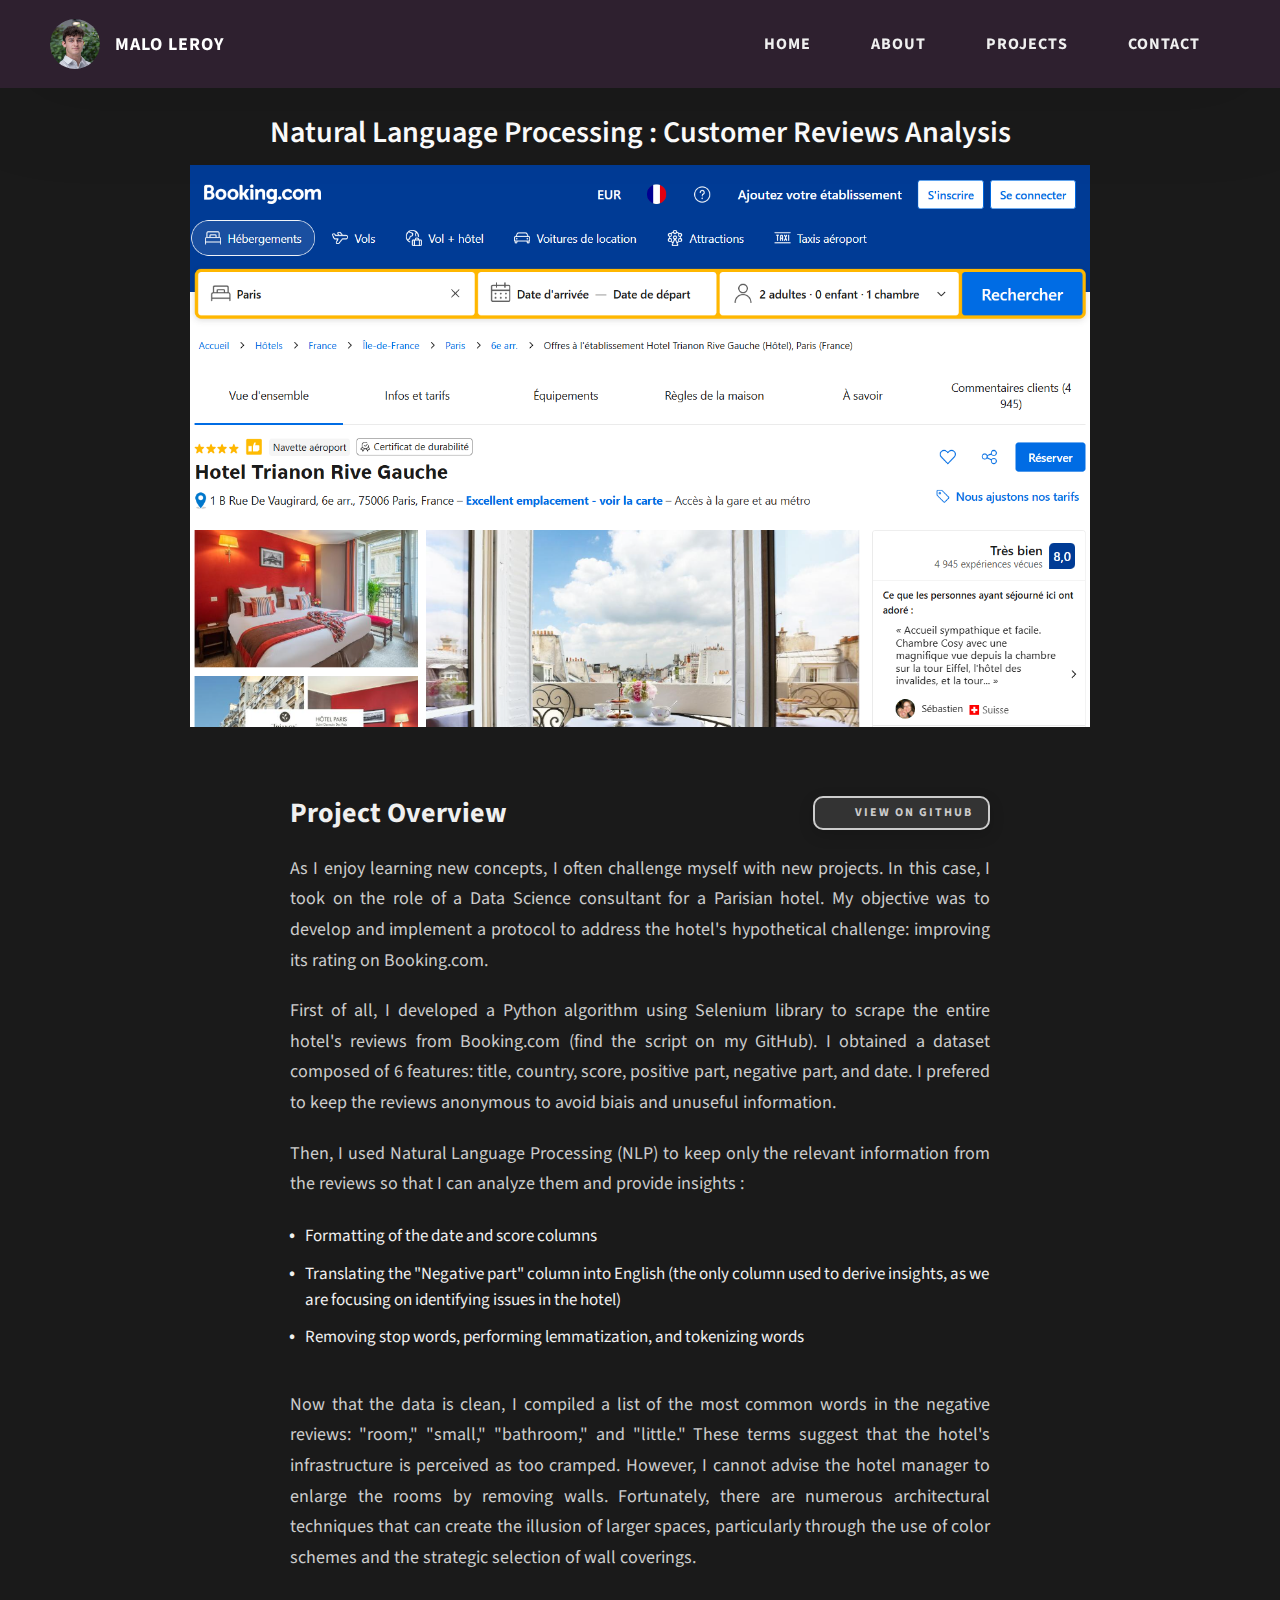
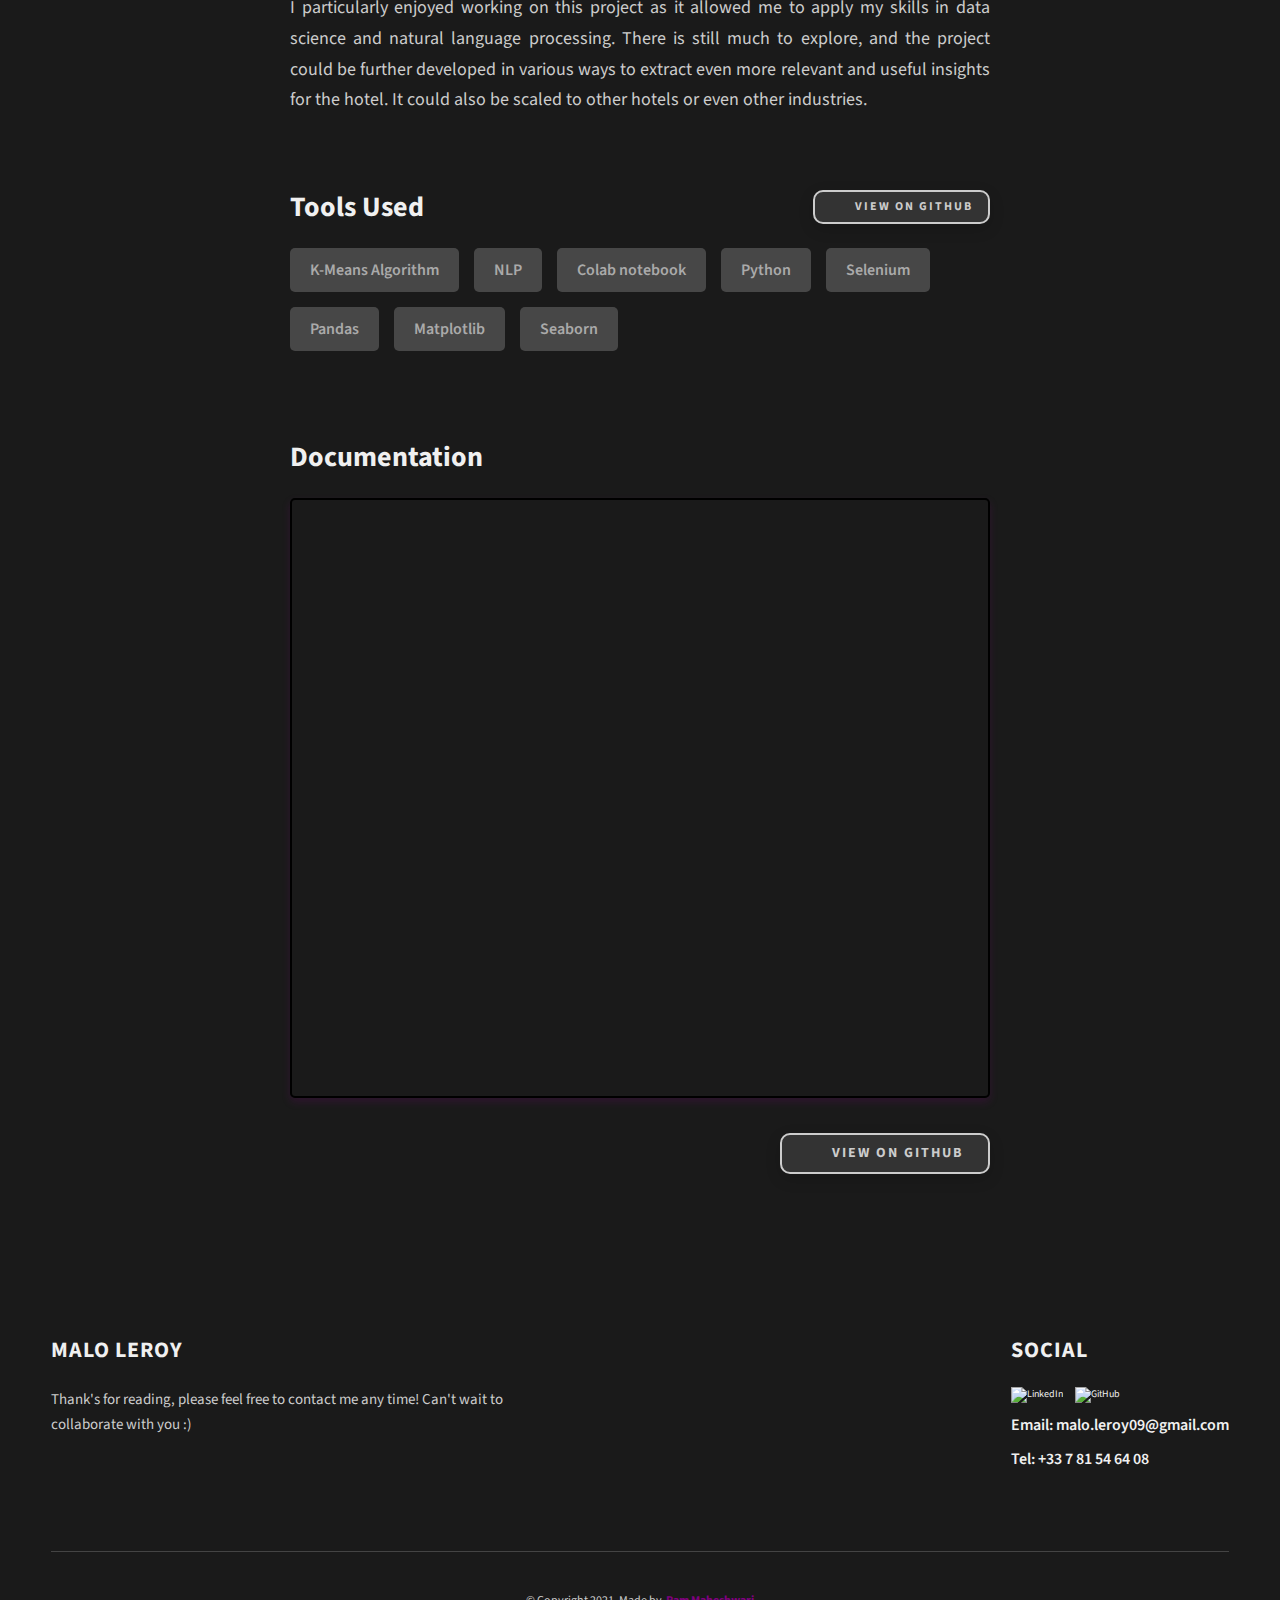
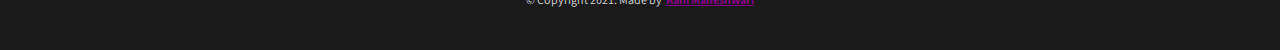
==== commit 5ec7b5a6: "project3 image modified" ====
--- a/project-3.html
+++ b/project-3.html
@@ -87,7 +87,7 @@
             <!-- Ajout du Titre au-dessus de l'Image -->
             <h3 class="project-details__image-title">Natural Language Processing : Customer Reviews Analysis</h3>
             <img
-              src="./assets/project3/image.webp"
+              src="./assets/project3/image_booking.png"
               alt="Project Image"
               class="project-details__showcase-img"
             />
--- a/css/style.css
+++ b/css/style.css
@@ -86,7 +86,9 @@
   font-size: 6rem;
   text-transform: uppercase;
   letter-spacing: 3px;
-  text-align: center;
+  text-align: left;
+  margin-left: 20%;
+
   
   /* Apply Gradient Text */
   background: linear-gradient(270deg, rgb(128, 0, 128), purple, rgb(128, 0, 128));
@@ -106,9 +108,11 @@
 .heading-secondary {
   font-size: 4rem;
   letter-spacing: 4px;
-  text-align: center;
+  text-align: left;
   color: rgb(255, 255, 255); 
   padding-top: 0%;
+  margin-left: 20%;
+
 }
 
 @keyframes gradientMove {
@@ -226,9 +230,29 @@
   transform: translateY(-3px);
 }
 .btn--bg {
-  padding: 1.5rem 8rem;
+  padding: 1.5rem 6rem;
   font-size: 2rem;
 }
+
+.btn_cv {
+  background: #949494;
+  color: #ffffff;
+  text-transform: uppercase;
+  letter-spacing: 2px;
+  display: inline-block;
+  font-weight: 700;
+  border-radius: 5px;
+  box-shadow: 0 5px 15px 0 rgba(0, 0, 0, 0.15);
+  transition: transform .3s;
+}
+.btn_cv:hover {
+  transform: translateY(-3px);
+}
+.btn_cv--bg {
+  padding: 1.5rem 6rem;
+  font-size: 2rem;
+}
+
 .btn--med {
   padding: 1.5rem 5rem;
   font-size: 1.6rem;
@@ -257,7 +281,7 @@
 .text-primary {
   color: #fff;
   font-size: 2.2rem;
-  text-align: center;
+  text-align: left;
   width: 100%;
   line-height: 1.6;
 }
@@ -279,6 +303,8 @@
   min-height: 80rem;
   max-height: 120rem;
   position: relative;
+  width: 40%;
+  text-align: left;
 }
 @media only screen and (max-width: 37.5em) {
   .home-hero {
@@ -298,17 +324,7 @@
     display: none;
   }
 }
-.home-hero__mouse-scroll-cont {
-  position: absolute;
-  bottom: 3%;
-  left: 50%;
-  transform: translateX(-50%);
-}
-@media only screen and (max-width: 37.5em) {
-  .home-hero__mouse-scroll-cont {
-    display: none;
-  }
-}
+
 .home-hero__social {
   width: 5rem;
 }
@@ -334,7 +350,8 @@
   left: 50%;
   transform: translate(-50%, -50%);
   max-width: 90rem;
-  width: 92%;
+  width: 100%;
+  text-align: left;
 }
 @media only screen and (max-width: 37.5em) {
   .home-hero__content {
@@ -347,10 +364,42 @@
 .home-hero__info {
   margin: 3rem auto 0 auto;
   max-width: 80rem;
-}
+  text-align:left;
+  margin-left: 20%;
+
+}
+.home-hero__cta-container {
+  display: flex; /* Establishes a flex container */
+  flex-direction: row; /* Arranges children horizontally */
+  gap: 1rem; /* Adds space between the buttons */
+  margin-top: 5rem; /* Top margin as per your original styling */
+  margin-left: 20%; /* Left margin as per your original styling */
+  
+  /* Optional: Adjust margins on all sides if needed */
+  /* margin: 5rem 20% 0 20%; */
+  
+  /* Optional: Align items vertically center if buttons have different heights */
+  align-items: center;
+}
+
+/* Style for Individual CTA Buttons */
 .home-hero__cta {
-  margin-top: 5rem;
+  /* Remove existing margins to prevent stacking */
+  margin: 0;
+  
+  /* Optional: Allow buttons to shrink or grow */
+  flex: 1;
+  
+  /* Optional: Align text inside the buttons */
   text-align: center;
+}
+.home-hero__image {
+  width: 60%;
+  margin-left: 35%;
+}
+.home-hero__image img {
+  margin-top: 10%;
+  height: auto;
 }
 
 .about {
